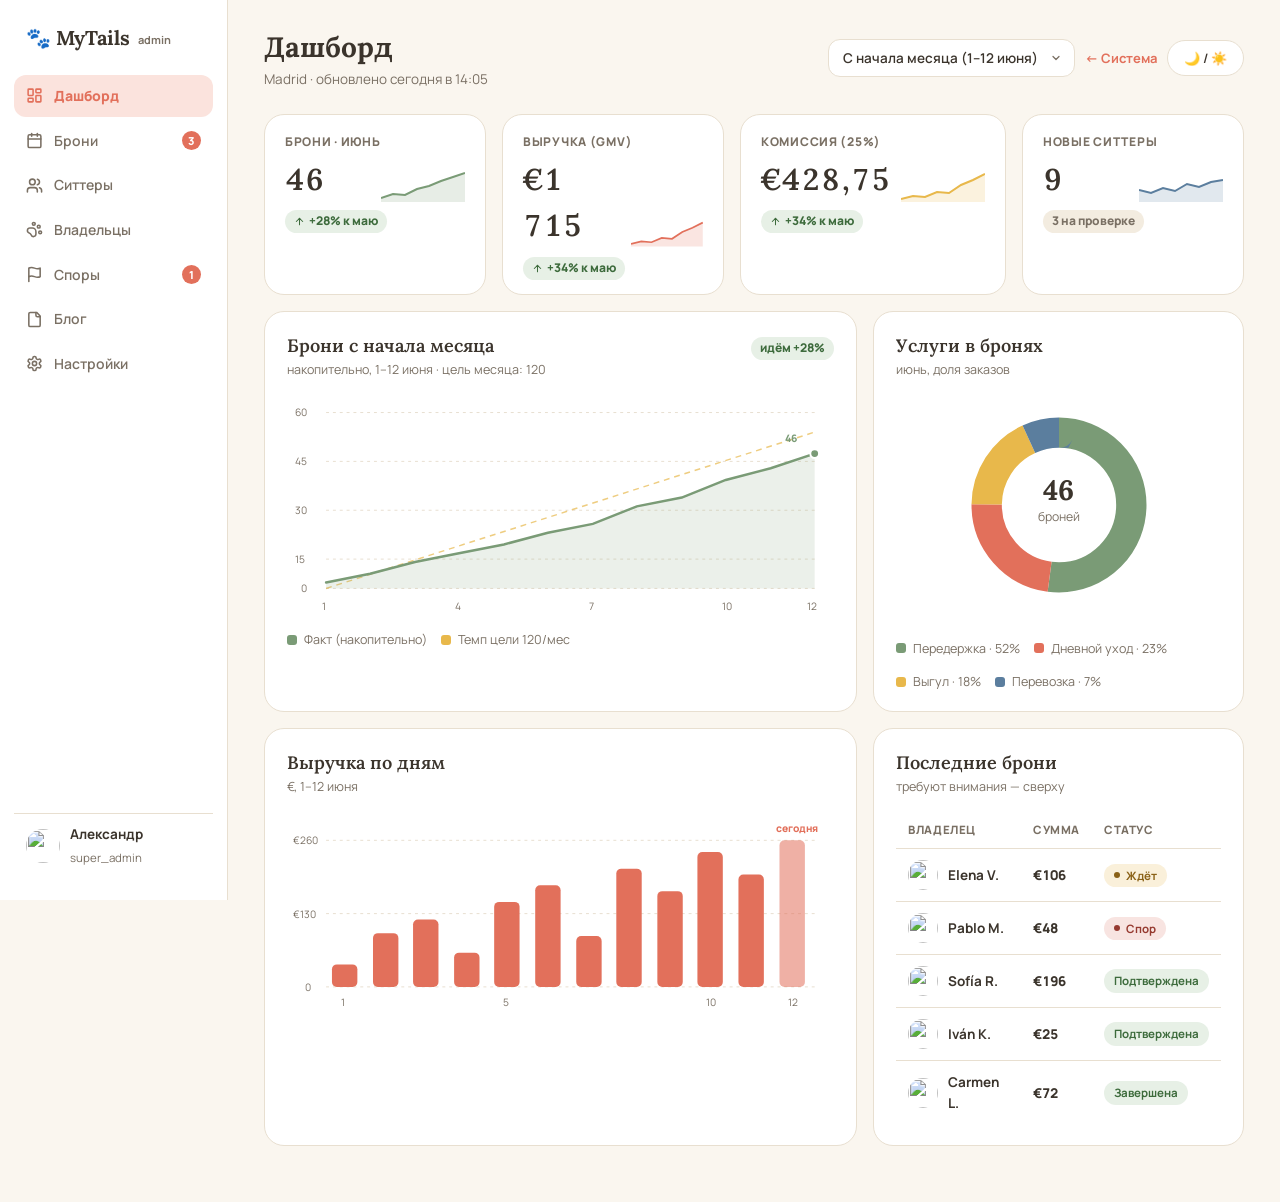
==== design-system/admin.html @ f6cf4b92 "feat: product components page (blog, lost pets, why, faq, bookings, map layers, chat) + admin dashbo" ====
<!DOCTYPE html>
<html lang="ru">
<head>
<meta charset="UTF-8">
<meta name="viewport" content="width=device-width, initial-scale=1.0">
<title>MyTails — Админка · Дашборд</title>
<link rel="preconnect" href="https://fonts.googleapis.com">
<link rel="preconnect" href="https://fonts.gstatic.com" crossorigin>
<link href="https://fonts.googleapis.com/css2?family=Lora:ital,wght@0,400..700;1,400..700&family=Manrope:wght@200..800&display=swap" rel="stylesheet">
<style>
:root {
  --bg:#FAF6EF; --surface:#FFFFFF; --surface-warm:#F3ECE0;
  --ink:#3B342C; --ink-muted:#7A7064;
  --primary:#E2705B; --primary-hover:#D45A44; --primary-soft:#FBE3DD;
  --sage:#7A9B76; --sage-soft:#E5EDE3; --gold:#E8B84B; --gold-soft:#FBF1D9;
  --success:#5B8C5A; --success-soft:#E7F0E6;
  --warning:#D99A2B; --warning-soft:#FAF0DA;
  --error:#C75146; --error-soft:#F8E4E1;
  --info:#5B7E9E; --info-soft:#E3EBF2;
  --border:#E8DFD0;
  --shadow:0 4px 24px rgba(59,52,44,.08);
  --r-md:12px; --r-lg:20px; --r-pill:9999px;
}
[data-theme="dark"] {
  --bg:#262119; --surface:#322B22; --surface-warm:#3B342C;
  --ink:#F3ECE0; --ink-muted:#B5AA99;
  --primary:#E8836F; --primary-soft:#4A332D;
  --sage:#8FAE8B; --sage-soft:#333D31; --gold:#E8B84B; --gold-soft:#423923;
  --success:#8FBC8D; --success-soft:#2E3A2D;
  --warning:#E3BC6E; --warning-soft:#403521;
  --error:#E89B90; --error-soft:#432C29;
  --info:#9FBBD4; --info-soft:#2A3641;
  --border:#4A4136; --shadow:0 4px 24px rgba(0,0,0,.3);
}
* { margin:0; padding:0; box-sizing:border-box; }
body { background:var(--bg); color:var(--ink); font-family:"Manrope",sans-serif; font-size:15px; line-height:1.55; }
.admin { display:grid; grid-template-columns:228px 1fr; min-height:100vh; }
@media (max-width:900px){ .admin { grid-template-columns:1fr; } .side { position:static; flex-direction:row; overflow-x:auto; padding:12px var(--r-md); height:auto; } .side nav { flex-direction:row; } .side .grow, .side .foot { display:none; } }
.side { position:sticky; top:0; height:100vh; background:var(--surface); border-right:1px solid var(--border); display:flex; flex-direction:column; padding:22px 14px; gap:6px; }
.side .logo { font-family:"Lora",serif; font-weight:700; font-size:20px; padding:0 12px 16px; display:flex; gap:8px; align-items:center; }
.side nav { display:flex; flex-direction:column; gap:3px; }
.side a { display:flex; align-items:center; gap:11px; padding:10px 12px; border-radius:var(--r-md); color:var(--ink-muted); text-decoration:none; font-weight:600; font-size:14px; white-space:nowrap; }
.side a:hover { background:var(--surface-warm); color:var(--ink); }
.side a.active { background:var(--primary-soft); color:var(--primary); font-weight:800; }
.side a .n { margin-left:auto; background:var(--primary); color:#fff; font-size:11px; font-weight:800; min-width:19px; height:19px; border-radius:var(--r-pill); display:flex; align-items:center; justify-content:center; padding:0 5px; }
.side .grow { flex:1; }
.side .foot { display:flex; gap:10px; align-items:center; padding:10px 12px; border-top:1px solid var(--border); }
.side .foot img { width:34px; height:34px; border-radius:50%; }
.side .foot b { font-size:13.5px; display:block; }
.side .foot span { font-size:11.5px; color:var(--ink-muted); }
.ico { width:17px; height:17px; stroke:currentColor; fill:none; stroke-width:2.2; stroke-linecap:round; stroke-linejoin:round; flex-shrink:0; }

.main { padding:26px clamp(16px,3vw,36px) 56px; min-width:0; }
.m-head { display:flex; align-items:center; justify-content:space-between; gap:16px; flex-wrap:wrap; margin-bottom:24px; }
.m-head h1 { font-family:"Lora",serif; font-size:28px; }
.m-head .sub { color:var(--ink-muted); font-size:13.5px; }
.m-head .right { display:flex; gap:10px; align-items:center; }
.range { font-family:inherit; font-size:13.5px; font-weight:600; padding:9px 36px 9px 14px; border-radius:var(--r-md); border:1.5px solid var(--border); background:var(--surface); color:var(--ink); appearance:none;
  background-image:url("data:image/svg+xml,%3Csvg xmlns='http://www.w3.org/2000/svg' width='12' height='12' viewBox='0 0 24 24' fill='none' stroke='%237A7064' stroke-width='2.5' stroke-linecap='round' stroke-linejoin='round'%3E%3Cpath d='m6 9 6 6 6-6'/%3E%3C/svg%3E"); background-repeat:no-repeat; background-position:right 12px center; }
.theme-toggle { border:1px solid var(--border); background:var(--surface); color:var(--ink); border-radius:var(--r-pill); padding:8px 16px; font-family:inherit; font-weight:600; font-size:13px; cursor:pointer; }

.stats { display:grid; grid-template-columns:repeat(4,1fr); gap:16px; }
@media (max-width:1100px){ .stats { grid-template-columns:repeat(2,1fr); } }
@media (max-width:560px){ .stats { grid-template-columns:1fr; } }
.stat { background:var(--surface); border:1px solid var(--border); border-radius:var(--r-lg); padding:18px 20px 14px; }
.stat .lbl { font-size:12px; font-weight:800; text-transform:uppercase; letter-spacing:.06em; color:var(--ink-muted); }
.stat .val { font-family:"Lora",serif; font-size:30px; font-weight:600; font-variant-numeric:tabular-nums; margin-top:4px; }
.stat .row { display:flex; align-items:flex-end; justify-content:space-between; gap:10px; }
.delta { display:inline-flex; align-items:center; gap:4px; font-size:12px; font-weight:800; padding:2px 9px; border-radius:var(--r-pill); margin-top:8px; }
.d-up { background:var(--success-soft); color:#3D6B3C; } [data-theme="dark"] .d-up { color:var(--success); }
.d-down { background:var(--error-soft); color:#963A30; } [data-theme="dark"] .d-down { color:var(--error); }
.d-flat { background:var(--surface-warm); color:var(--ink-muted); }
.spark { width:84px; height:34px; }
.spark polyline { fill:none; stroke-width:2; }
.spark .area { stroke:none; opacity:.18; }

.grid2 { display:grid; grid-template-columns:1.6fr 1fr; gap:16px; margin-top:16px; }
@media (max-width:1100px){ .grid2 { grid-template-columns:1fr; } }
.panel { background:var(--surface); border:1px solid var(--border); border-radius:var(--r-lg); padding:20px 22px; min-width:0; }
.panel h3 { font-family:"Lora",serif; font-size:18px; font-weight:600; }
.panel .ph-sub { font-size:12.5px; color:var(--ink-muted); margin-bottom:14px; }
.panel-head { display:flex; justify-content:space-between; align-items:baseline; gap:10px; }
.chart { width:100%; height:auto; display:block; }
.chart text { font-family:"Manrope",sans-serif; font-size:10.5px; fill:var(--ink-muted); }
.chart .gridline { stroke:var(--border); stroke-width:1; stroke-dasharray:3 4; }
.legend { display:flex; flex-wrap:wrap; gap:14px; font-size:12.5px; color:var(--ink-muted); margin-top:12px; }
.legend span { display:inline-flex; gap:7px; align-items:center; }
.legend i { width:10px; height:10px; border-radius:3px; flex-shrink:0; }

.tbl { width:100%; border-collapse:collapse; font-size:13.5px; }
.tbl th { text-align:left; font-size:11.5px; font-weight:800; text-transform:uppercase; letter-spacing:.05em; color:var(--ink-muted); padding:10px 12px; border-bottom:1px solid var(--border); }
.tbl td { padding:11px 12px; border-bottom:1px solid var(--border); vertical-align:middle; }
.tbl tr:last-child td { border-bottom:none; }
.tbl tr:hover td { background:var(--bg); }
.tbl .who { display:flex; gap:10px; align-items:center; font-weight:700; }
.tbl .who img { width:30px; height:30px; border-radius:50%; }
.tbl .price { font-weight:800; font-variant-numeric:tabular-nums; white-space:nowrap; }
.badge { display:inline-flex; align-items:center; gap:6px; font-size:11.5px; font-weight:700; padding:3px 10px; border-radius:var(--r-pill); white-space:nowrap; }
.badge .bdot { width:6px; height:6px; border-radius:50%; background:currentColor; }
.b-warn { background:var(--warning-soft); color:#8A6116; } [data-theme="dark"] .b-warn { color:var(--warning); }
.b-ok { background:var(--success-soft); color:#3D6B3C; } [data-theme="dark"] .b-ok { color:var(--success); }
.b-err { background:var(--error-soft); color:#963A30; } [data-theme="dark"] .b-err { color:var(--error); }
</style>
</head>
<body>

<svg style="display:none" xmlns="http://www.w3.org/2000/svg">
  <symbol id="i-dash" viewBox="0 0 24 24"><rect width="7" height="9" x="3" y="3" rx="1"/><rect width="7" height="5" x="14" y="3" rx="1"/><rect width="7" height="9" x="14" y="12" rx="1"/><rect width="7" height="5" x="3" y="16" rx="1"/></symbol>
  <symbol id="i-cal" viewBox="0 0 24 24"><path d="M8 2v4"/><path d="M16 2v4"/><rect width="18" height="18" x="3" y="4" rx="2"/><path d="M3 10h18"/></symbol>
  <symbol id="i-users" viewBox="0 0 24 24"><path d="M16 21v-2a4 4 0 0 0-4-4H6a4 4 0 0 0-4 4v2"/><circle cx="9" cy="7" r="4"/><path d="M22 21v-2a4 4 0 0 0-3-3.87"/><path d="M16 3.13a4 4 0 0 1 0 7.75"/></symbol>
  <symbol id="i-paw" viewBox="0 0 24 24"><circle cx="11" cy="4" r="2"/><circle cx="18" cy="8" r="2"/><circle cx="20" cy="16" r="2"/><path d="M9 10a5 5 0 0 1 5 5v3.5a3.5 3.5 0 0 1-6.84 1.045Q6.52 17.48 4.46 16.84A3.5 3.5 0 0 1 5.5 10Z"/></symbol>
  <symbol id="i-flag" viewBox="0 0 24 24"><path d="M4 15s1-1 4-1 5 2 8 2 4-1 4-1V3s-1 1-4 1-5-2-8-2-4 1-4 1z"/><line x1="4" x2="4" y1="22" y2="15"/></symbol>
  <symbol id="i-doc" viewBox="0 0 24 24"><path d="M15 2H6a2 2 0 0 0-2 2v16a2 2 0 0 0 2 2h12a2 2 0 0 0 2-2V7Z"/><path d="M14 2v4a2 2 0 0 0 2 2h4"/></symbol>
  <symbol id="i-gear" viewBox="0 0 24 24"><path d="M12.22 2h-.44a2 2 0 0 0-2 2v.18a2 2 0 0 1-1 1.73l-.43.25a2 2 0 0 1-2 0l-.15-.08a2 2 0 0 0-2.73.73l-.22.38a2 2 0 0 0 .73 2.73l.15.1a2 2 0 0 1 1 1.72v.51a2 2 0 0 1-1 1.74l-.15.09a2 2 0 0 0-.73 2.73l.22.38a2 2 0 0 0 2.73.73l.15-.08a2 2 0 0 1 2 0l.43.25a2 2 0 0 1 1 1.73V20a2 2 0 0 0 2 2h.44a2 2 0 0 0 2-2v-.18a2 2 0 0 1 1-1.73l.43-.25a2 2 0 0 1 2 0l.15.08a2 2 0 0 0 2.73-.73l.22-.39a2 2 0 0 0-.73-2.73l-.15-.08a2 2 0 0 1-1-1.74v-.5a2 2 0 0 1 1-1.74l.15-.09a2 2 0 0 0 .73-2.73l-.22-.38a2 2 0 0 0-2.73-.73l-.15.08a2 2 0 0 1-2 0l-.43-.25a2 2 0 0 1-1-1.73V4a2 2 0 0 0-2-2z"/><circle cx="12" cy="12" r="3"/></symbol>
  <symbol id="i-up" viewBox="0 0 24 24"><path d="m5 12 7-7 7 7"/><path d="M12 19V5"/></symbol>
  <symbol id="i-down" viewBox="0 0 24 24"><path d="M12 5v14"/><path d="m19 12-7 7-7-7"/></symbol>
</svg>

<div class="admin">
  <aside class="side">
    <div class="logo">🐾 MyTails <span style="font-size:11px;font-weight:700;color:var(--ink-muted);font-family:Manrope;margin-top:4px">admin</span></div>
    <nav>
      <a class="active" href="#"><svg class="ico"><use href="#i-dash"/></svg>Дашборд</a>
      <a href="#"><svg class="ico"><use href="#i-cal"/></svg>Брони<span class="n">3</span></a>
      <a href="#"><svg class="ico"><use href="#i-users"/></svg>Ситтеры</a>
      <a href="#"><svg class="ico"><use href="#i-paw"/></svg>Владельцы</a>
      <a href="#"><svg class="ico"><use href="#i-flag"/></svg>Споры<span class="n">1</span></a>
      <a href="#"><svg class="ico"><use href="#i-doc"/></svg>Блог</a>
      <a href="#"><svg class="ico"><use href="#i-gear"/></svg>Настройки</a>
    </nav>
    <div class="grow"></div>
    <div class="foot">
      <img src="https://i.pravatar.cc/68?img=68" alt="">
      <div><b>Александр</b><span>super_admin</span></div>
    </div>
  </aside>

  <main class="main">
    <div class="m-head">
      <div>
        <h1>Дашборд</h1>
        <div class="sub">Madrid · обновлено сегодня в 14:05</div>
      </div>
      <div class="right">
        <select class="range"><option>С начала месяца (1–12 июня)</option><option>Последние 30 дней</option><option>Квартал</option></select>
        <a href="index.html" style="font-size:13px;font-weight:700;color:var(--primary);text-decoration:none">← Система</a>
        <button class="theme-toggle" onclick="document.documentElement.dataset.theme = document.documentElement.dataset.theme === 'dark' ? '' : 'dark'">🌙 / ☀️</button>
      </div>
    </div>

    <div class="stats">
      <div class="stat">
        <div class="lbl">Брони · июнь</div>
        <div class="row">
          <div class="val">46</div>
          <svg class="spark" viewBox="0 0 84 34">
            <polygon class="area" fill="#7A9B76" points="0,30 12,26 24,27 36,21 48,18 60,13 72,9 84,5 84,34 0,34"/>
            <polyline stroke="#7A9B76" points="0,30 12,26 24,27 36,21 48,18 60,13 72,9 84,5"/>
          </svg>
        </div>
        <span class="delta d-up"><svg class="ico" style="width:11px;height:11px"><use href="#i-up"/></svg>+28% к маю</span>
      </div>
      <div class="stat">
        <div class="lbl">Выручка (GMV)</div>
        <div class="row">
          <div class="val">€1 715</div>
          <svg class="spark" viewBox="0 0 84 34">
            <polygon class="area" fill="#E2705B" points="0,31 12,28 24,29 36,24 48,25 60,17 72,12 84,6 84,34 0,34"/>
            <polyline stroke="#E2705B" points="0,31 12,28 24,29 36,24 48,25 60,17 72,12 84,6"/>
          </svg>
        </div>
        <span class="delta d-up"><svg class="ico" style="width:11px;height:11px"><use href="#i-up"/></svg>+34% к маю</span>
      </div>
      <div class="stat">
        <div class="lbl">Комиссия (25%)</div>
        <div class="row">
          <div class="val">€428,75</div>
          <svg class="spark" viewBox="0 0 84 34">
            <polygon class="area" fill="#E8B84B" points="0,31 12,28 24,29 36,24 48,25 60,17 72,12 84,6 84,34 0,34"/>
            <polyline stroke="#E8B84B" points="0,31 12,28 24,29 36,24 48,25 60,17 72,12 84,6"/>
          </svg>
        </div>
        <span class="delta d-up"><svg class="ico" style="width:11px;height:11px"><use href="#i-up"/></svg>+34% к маю</span>
      </div>
      <div class="stat">
        <div class="lbl">Новые ситтеры</div>
        <div class="row">
          <div class="val">9</div>
          <svg class="spark" viewBox="0 0 84 34">
            <polygon class="area" fill="#5B7E9E" points="0,22 12,25 24,20 36,23 48,16 60,19 72,14 84,12 84,34 0,34"/>
            <polyline stroke="#5B7E9E" points="0,22 12,25 24,20 36,23 48,16 60,19 72,14 84,12"/>
          </svg>
        </div>
        <span class="delta d-flat">3 на проверке</span>
      </div>
    </div>

    <div class="grid2">
      <div class="panel">
        <div class="panel-head">
          <div><h3>Брони с начала месяца</h3><div class="ph-sub">накопительно, 1–12 июня · цель месяца: 120</div></div>
          <span class="delta d-up" style="margin:0">идём +28%</span>
        </div>
        <svg class="chart" viewBox="0 0 560 230">
          <!-- grid -->
          <line class="gridline" x1="40" y1="20" x2="540" y2="20"/><text x="8" y="24">60</text>
          <line class="gridline" x1="40" y1="70" x2="540" y2="70"/><text x="8" y="74">45</text>
          <line class="gridline" x1="40" y1="120" x2="540" y2="120"/><text x="8" y="124">30</text>
          <line class="gridline" x1="40" y1="170" x2="540" y2="170"/><text x="8" y="174">15</text>
          <line class="gridline" x1="40" y1="200" x2="540" y2="200"/><text x="14" y="204">0</text>
          <!-- цель (пунктир, наклонная к 120 в конце месяца ≈ 48 к 12-му) -->
          <line x1="40" y1="200" x2="540" y2="40" stroke="#E8B84B" stroke-width="1.5" stroke-dasharray="6 5" opacity=".7"/>
          <!-- факт: дни 1..12 → x=40..540, брони cum: 2,5,9,12,15,19,22,28,31,37,41,46 → y=200-cum*3 -->
          <polygon fill="#7A9B76" opacity=".15" points="40,194 85,185 131,173 176,164 222,155 267,143 313,134 358,116 404,107 449,89 495,77 540,62 540,200 40,200"/>
          <polyline fill="none" stroke="#7A9B76" stroke-width="2.5" stroke-linecap="round" points="40,194 85,185 131,173 176,164 222,155 267,143 313,134 358,116 404,107 449,89 495,77 540,62"/>
          <circle cx="540" cy="62" r="4.5" fill="#7A9B76" stroke="#fff" stroke-width="2"/>
          <text x="510" y="50" style="font-weight:800;fill:#7A9B76">46</text>
          <!-- x labels -->
          <text x="36" y="222">1</text><text x="172" y="222">4</text><text x="309" y="222">7</text><text x="445" y="222">10</text><text x="532" y="222">12</text>
        </svg>
        <div class="legend">
          <span><i style="background:#7A9B76"></i>Факт (накопительно)</span>
          <span><i style="background:#E8B84B"></i>Темп цели 120/мес</span>
        </div>
      </div>

      <div class="panel">
        <div class="panel-head"><div><h3>Услуги в бронях</h3><div class="ph-sub">июнь, доля заказов</div></div></div>
        <svg class="chart" viewBox="0 0 240 200" style="max-width:280px;margin:0 auto">
          <!-- donut r=62, c=389.6; доли: 52/23/18/7 % -->
          <g transform="rotate(-90 120 96)">
            <circle cx="120" cy="96" r="62" fill="none" stroke="#7A9B76" stroke-width="26" stroke-dasharray="202.6 187" />
            <circle cx="120" cy="96" r="62" fill="none" stroke="#E2705B" stroke-width="26" stroke-dasharray="89.6 300" stroke-dashoffset="-202.6"/>
            <circle cx="120" cy="96" r="62" fill="none" stroke="#E8B84B" stroke-width="26" stroke-dasharray="70.1 319.5" stroke-dashoffset="-292.2"/>
            <circle cx="120" cy="96" r="62" fill="none" stroke="#5B7E9E" stroke-width="26" stroke-dasharray="27.3 362.3" stroke-dashoffset="-362.3"/>
          </g>
          <text x="120" y="92" text-anchor="middle" style="font-size:24px;font-weight:800;fill:var(--ink);font-family:Lora,serif">46</text>
          <text x="120" y="110" text-anchor="middle">броней</text>
        </svg>
        <div class="legend">
          <span><i style="background:#7A9B76"></i>Передержка · 52%</span>
          <span><i style="background:#E2705B"></i>Дневной уход · 23%</span>
          <span><i style="background:#E8B84B"></i>Выгул · 18%</span>
          <span><i style="background:#5B7E9E"></i>Перевозка · 7%</span>
        </div>
      </div>
    </div>

    <div class="grid2">
      <div class="panel">
        <div class="panel-head"><div><h3>Выручка по дням</h3><div class="ph-sub">€, 1–12 июня</div></div></div>
        <svg class="chart" viewBox="0 0 560 210">
          <line class="gridline" x1="40" y1="30" x2="540" y2="30"/><text x="6" y="34">€260</text>
          <line class="gridline" x1="40" y1="105" x2="540" y2="105"/><text x="6" y="109">€130</text>
          <line class="gridline" x1="40" y1="180" x2="540" y2="180"/><text x="18" y="184">0</text>
          <!-- 12 bars: 40..540 шаг 41.6, ширина 26; v: 40,95,120,60,150,180,90,210,170,240,200,260 → h=v/260*150 -->
          <g fill="#E2705B">
            <rect x="46" y="157" width="26" height="23" rx="5"/>
            <rect x="88" y="125" width="26" height="55" rx="5"/>
            <rect x="129" y="111" width="26" height="69" rx="5"/>
            <rect x="171" y="145" width="26" height="35" rx="5"/>
            <rect x="212" y="93" width="26" height="87" rx="5"/>
            <rect x="254" y="76" width="26" height="104" rx="5"/>
            <rect x="296" y="128" width="26" height="52" rx="5"/>
            <rect x="337" y="59" width="26" height="121" rx="5"/>
            <rect x="379" y="82" width="26" height="98" rx="5"/>
            <rect x="420" y="42" width="26" height="138" rx="5"/>
            <rect x="462" y="65" width="26" height="115" rx="5"/>
            <rect x="504" y="30" width="26" height="150" rx="5" opacity=".55"/>
          </g>
          <text x="500" y="22" style="font-weight:800;fill:#E2705B">сегодня</text>
          <text x="55" y="200">1</text><text x="221" y="200">5</text><text x="429" y="200">10</text><text x="513" y="200">12</text>
        </svg>
      </div>

      <div class="panel">
        <div class="panel-head"><div><h3>Последние брони</h3><div class="ph-sub">требуют внимания — сверху</div></div></div>
        <table class="tbl">
          <tr><th>Владелец</th><th>Сумма</th><th>Статус</th></tr>
          <tr><td><span class="who"><img src="https://i.pravatar.cc/60?img=44" alt="">Elena V.</span></td><td class="price">€106</td><td><span class="badge b-warn"><span class="bdot"></span>Ждёт</span></td></tr>
          <tr><td><span class="who"><img src="https://i.pravatar.cc/60?img=15" alt="">Pablo M.</span></td><td class="price">€48</td><td><span class="badge b-err"><span class="bdot"></span>Спор</span></td></tr>
          <tr><td><span class="who"><img src="https://i.pravatar.cc/60?img=26" alt="">Sofía R.</span></td><td class="price">€196</td><td><span class="badge b-ok">Подтверждена</span></td></tr>
          <tr><td><span class="who"><img src="https://i.pravatar.cc/60?img=58" alt="">Iván K.</span></td><td class="price">€25</td><td><span class="badge b-ok">Подтверждена</span></td></tr>
          <tr><td><span class="who"><img src="https://i.pravatar.cc/60?img=9" alt="">Carmen L.</span></td><td class="price">€72</td><td><span class="badge b-ok">Завершена</span></td></tr>
        </table>
      </div>
    </div>
  </main>
</div>

</body>
</html>
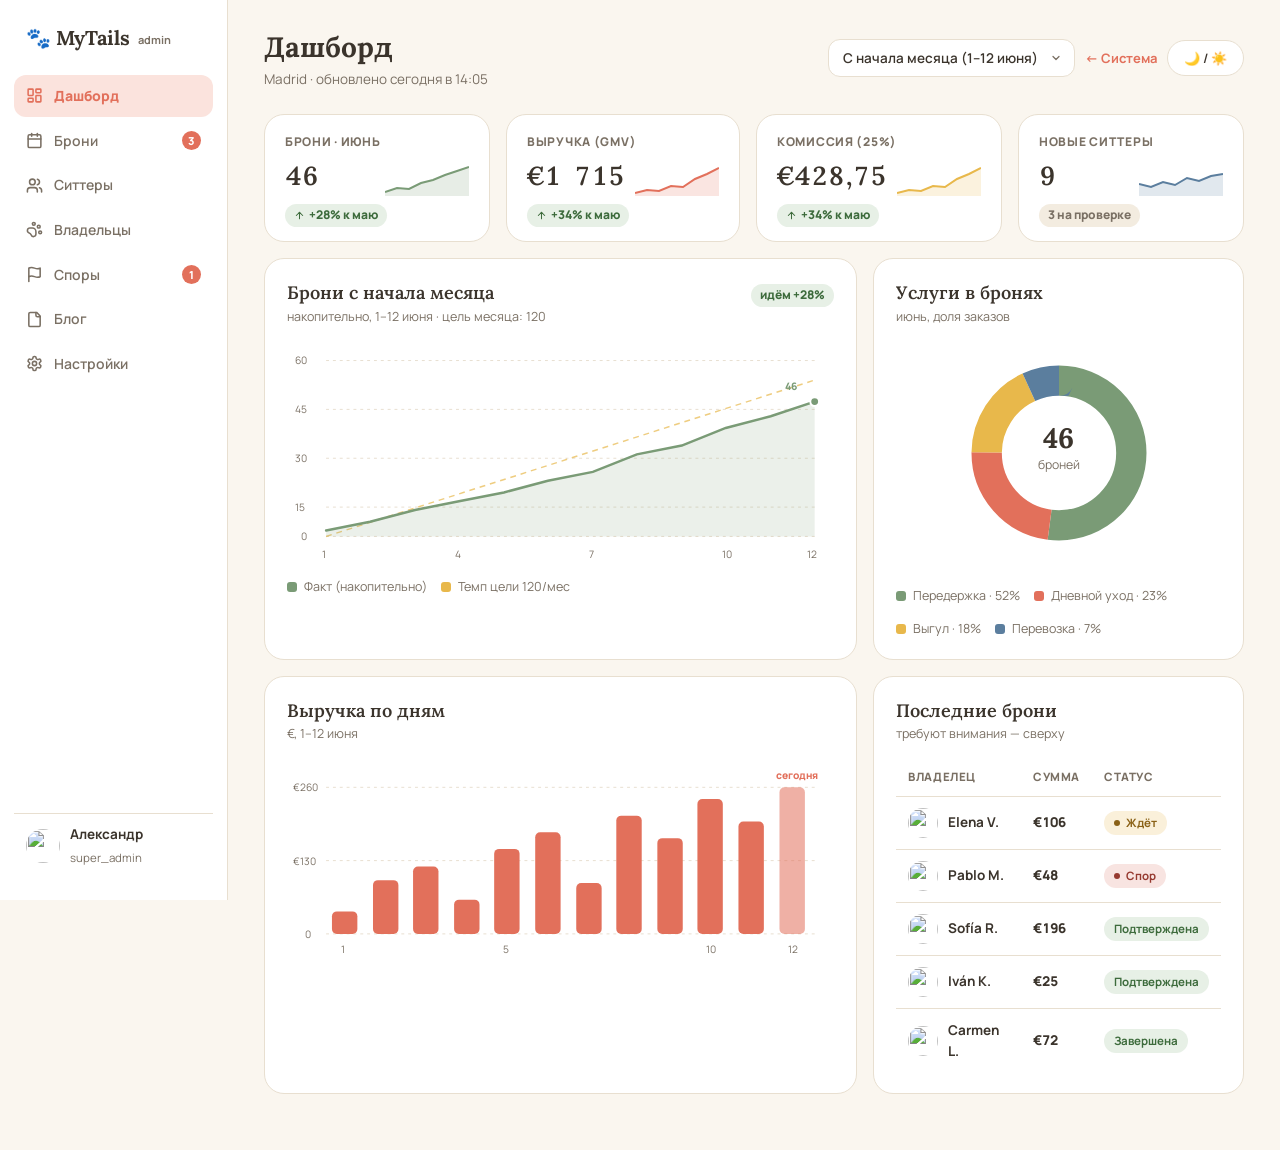
==== commit 8c553490: "fix: stat value nowrap" ====
--- a/design-system/admin.html
+++ b/design-system/admin.html
@@ -64,7 +64,8 @@
 @media (max-width:560px){ .stats { grid-template-columns:1fr; } }
 .stat { background:var(--surface); border:1px solid var(--border); border-radius:var(--r-lg); padding:18px 20px 14px; }
 .stat .lbl { font-size:12px; font-weight:800; text-transform:uppercase; letter-spacing:.06em; color:var(--ink-muted); }
-.stat .val { font-family:"Lora",serif; font-size:30px; font-weight:600; font-variant-numeric:tabular-nums; margin-top:4px; }
+.stat .val { font-family:"Lora",serif; font-size:26px; font-weight:600; font-variant-numeric:tabular-nums; margin-top:4px; white-space:nowrap; }
+.stat .spark { flex-shrink:1; min-width:0; }
 .stat .row { display:flex; align-items:flex-end; justify-content:space-between; gap:10px; }
 .delta { display:inline-flex; align-items:center; gap:4px; font-size:12px; font-weight:800; padding:2px 9px; border-radius:var(--r-pill); margin-top:8px; }
 .d-up { background:var(--success-soft); color:#3D6B3C; } [data-theme="dark"] .d-up { color:var(--success); }
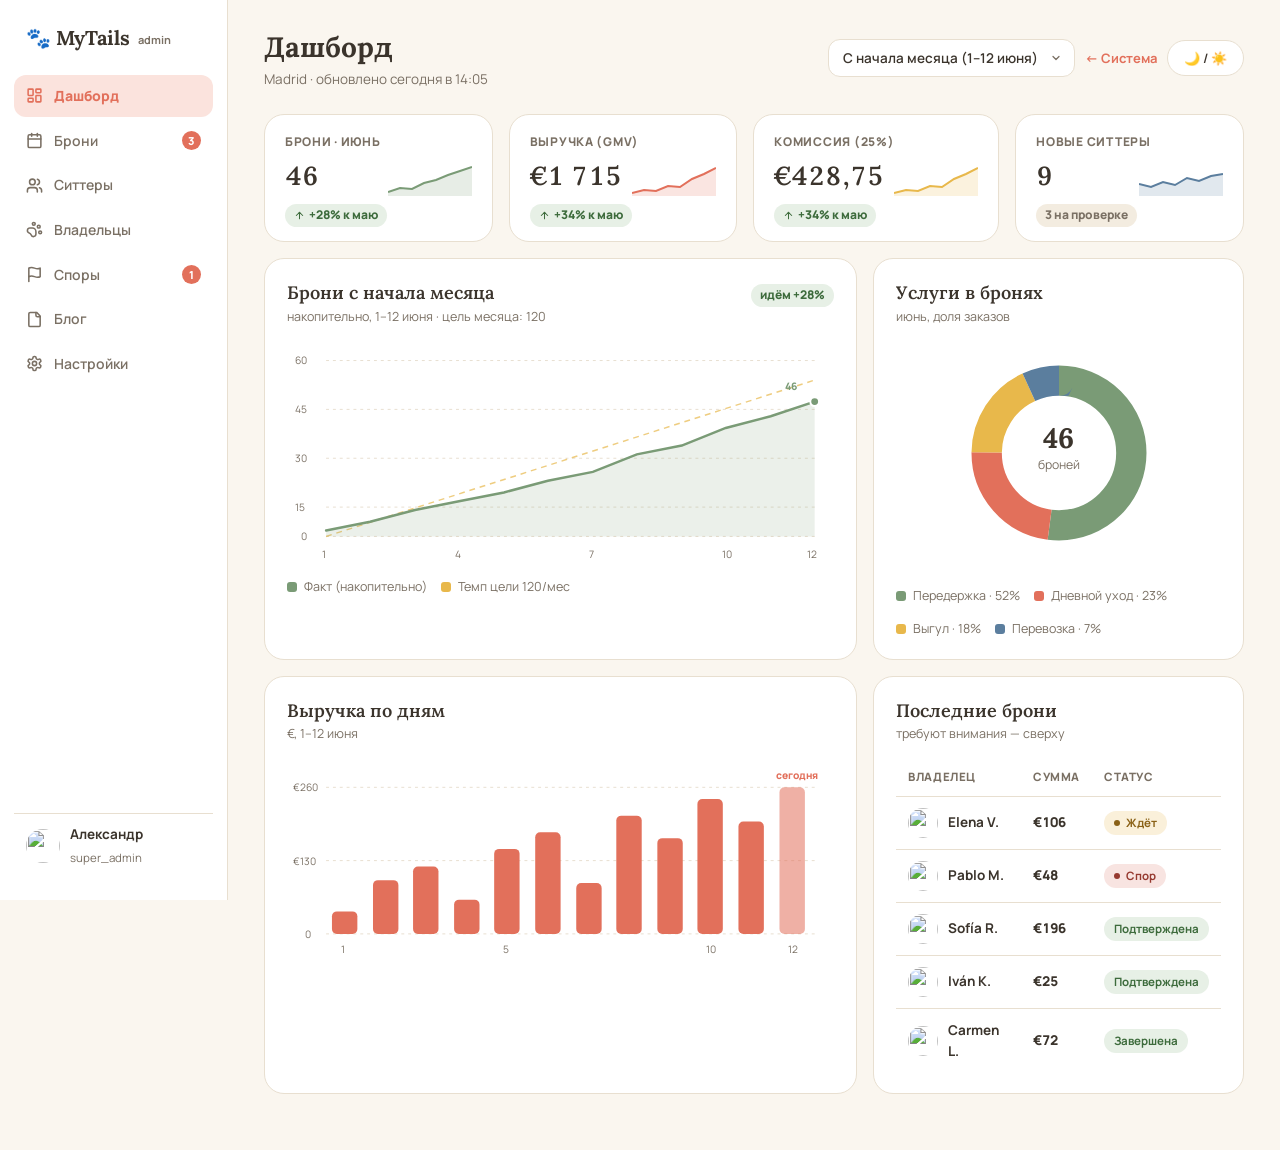
==== commit 6760e874: "fix: narrow no-break space in GMV value" ====
--- a/design-system/admin.html
+++ b/design-system/admin.html
@@ -35,7 +35,6 @@
 * { margin:0; padding:0; box-sizing:border-box; }
 body { background:var(--bg); color:var(--ink); font-family:"Manrope",sans-serif; font-size:15px; line-height:1.55; }
 .admin { display:grid; grid-template-columns:228px 1fr; min-height:100vh; }
-@media (max-width:900px){ .admin { grid-template-columns:1fr; } .side { position:static; flex-direction:row; overflow-x:auto; padding:12px var(--r-md); height:auto; } .side nav { flex-direction:row; } .side .grow, .side .foot { display:none; } }
 .side { position:sticky; top:0; height:100vh; background:var(--surface); border-right:1px solid var(--border); display:flex; flex-direction:column; padding:22px 14px; gap:6px; }
 .side .logo { font-family:"Lora",serif; font-weight:700; font-size:20px; padding:0 12px 16px; display:flex; gap:8px; align-items:center; }
 .side nav { display:flex; flex-direction:column; gap:3px; }
@@ -101,6 +100,17 @@
 .b-warn { background:var(--warning-soft); color:#8A6116; } [data-theme="dark"] .b-warn { color:var(--warning); }
 .b-ok { background:var(--success-soft); color:#3D6B3C; } [data-theme="dark"] .b-ok { color:var(--success); }
 .b-err { background:var(--error-soft); color:#963A30; } [data-theme="dark"] .b-err { color:var(--error); }
+
+/* мобайл: сайдбар превращается в горизонтальную ленту (правило ПОСЛЕ базовых .side — каскад) */
+@media (max-width:900px) {
+  .admin { grid-template-columns:1fr; }
+  .side { position:static; height:auto; flex-direction:row; align-items:center; overflow-x:auto; padding:10px 14px; gap:4px; }
+  .side .logo { padding:0 10px 0 0; font-size:18px; white-space:nowrap; }
+  .side .logo span { display:none; }
+  .side nav { flex-direction:row; gap:4px; }
+  .side a { padding:8px 11px; font-size:13px; }
+  .side .grow, .side .foot { display:none; }
+}
 </style>
 </head>
 <body>
@@ -164,7 +174,7 @@
       <div class="stat">
         <div class="lbl">Выручка (GMV)</div>
         <div class="row">
-          <div class="val">€1 715</div>
+          <div class="val">€1 715</div>
           <svg class="spark" viewBox="0 0 84 34">
             <polygon class="area" fill="#E2705B" points="0,31 12,28 24,29 36,24 48,25 60,17 72,12 84,6 84,34 0,34"/>
             <polyline stroke="#E2705B" points="0,31 12,28 24,29 36,24 48,25 60,17 72,12 84,6"/>
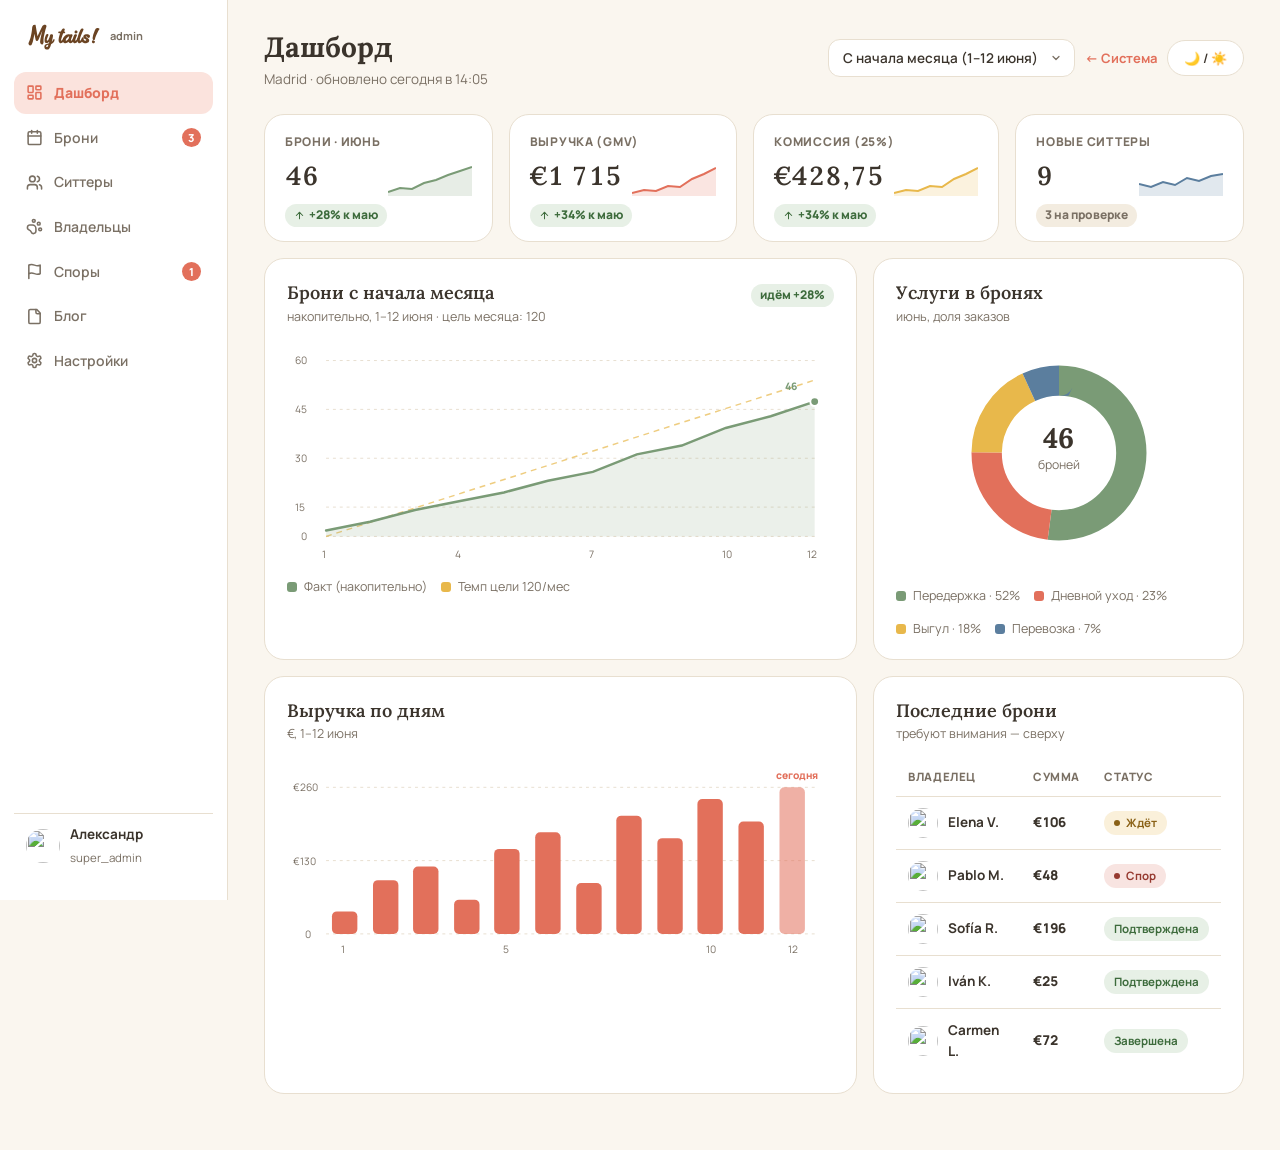
==== commit 9d2230d2: "feat: real SVG wordmark logo (light/dark), remove paw emojis, align booking/lost-pet table columns, " ====
--- a/design-system/admin.html
+++ b/design-system/admin.html
@@ -111,6 +111,10 @@
   .side a { padding:8px 11px; font-size:13px; }
   .side .grow, .side .foot { display:none; }
 }
+
+.logo-light{display:block} .logo-dark{display:none}
+[data-theme="dark"] .logo-light{display:none!important}
+[data-theme="dark"] .logo-dark{display:block!important}
 </style>
 </head>
 <body>
@@ -129,7 +133,7 @@
 
 <div class="admin">
   <aside class="side">
-    <div class="logo">🐾 MyTails <span style="font-size:11px;font-weight:700;color:var(--ink-muted);font-family:Manrope;margin-top:4px">admin</span></div>
+    <div class="logo" style="display:flex;align-items:center;gap:8px"><img src="assets/logo-mark.svg" alt="MyTails" class="logo-light" style="height:28px"><img src="assets/logo-mark-cream.svg" alt="MyTails" class="logo-dark" style="height:28px;display:none"><span style="font-size:11px;font-weight:700;color:var(--ink-muted);font-family:Manrope">admin</span></div>
     <nav>
       <a class="active" href="#"><svg class="ico"><use href="#i-dash"/></svg>Дашборд</a>
       <a href="#"><svg class="ico"><use href="#i-cal"/></svg>Брони<span class="n">3</span></a>
